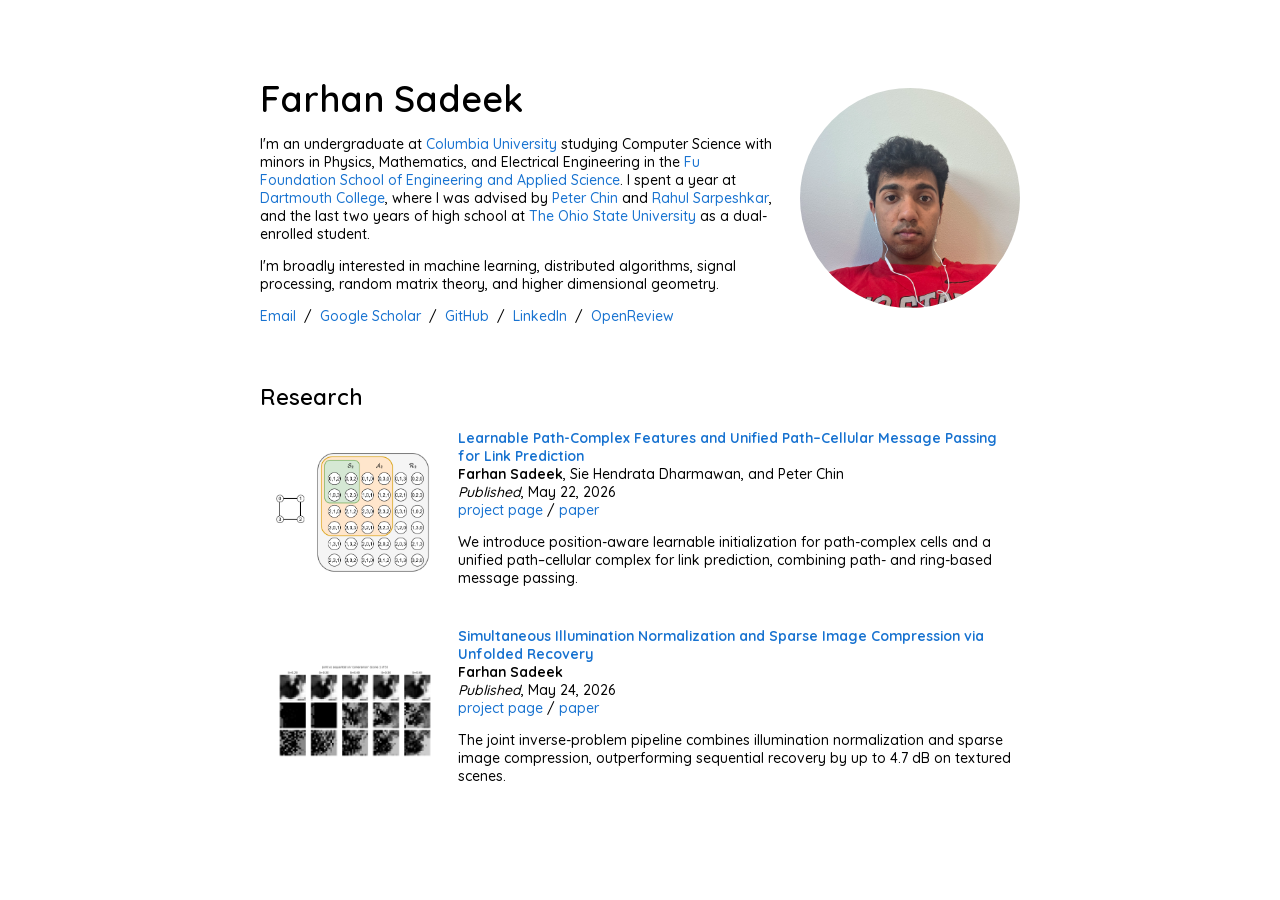
==== index.html @ ac4176c5 "updated the site" ====
<!DOCTYPE html>
<html lang="en">
  <head>
    <meta charset="UTF-8">
    <meta name="author" content="Farhan Sadeek">
    <meta name="viewport" content="width=device-width, initial-scale=1">
    <title>Farhan Sadeek</title>
    <link rel="icon" href="images/favicon.svg" type="image/svg+xml">
    <link rel="stylesheet" href="stylesheet.css">
  </head>
  <body>
    <main style="width:100%;max-width:800px;margin:auto">
      <section style="display:flex;align-items:center;gap:28px;padding:48px 2.5% 28px">
        <div style="flex:1">
          <p class="name" style="text-align:left">Farhan Sadeek</p>
          <p>
            I'm an undergraduate at <a href="https://www.columbia.edu/">Columbia University</a> studying Computer Science with minors in Physics, Mathematics, and Electrical Engineering in the <a href="https://engineering.columbia.edu/">Fu Foundation School of Engineering and Applied Science</a>. I spent a year at <a href="https://dartmouth.edu/">Dartmouth College</a>, where I was advised by <a href="https://engineering.dartmouth.edu/community/faculty/peter-chin">Peter Chin</a> and <a href="https://engineering.dartmouth.edu/community/faculty/rahul-sarpeshkar">Rahul Sarpeshkar</a>, and the last two years of high school at <a href="https://osu.edu/">The Ohio State University</a> as a dual-enrolled student.
          </p>
          <p>
            I'm broadly interested in machine learning, distributed algorithms, signal processing, random matrix theory, and higher dimensional geometry.
          </p>
          <p style="text-align:left">
            <a href="mailto:farhan@farhansadeek.com">Email</a> &nbsp;/&nbsp;
            <a href="https://scholar.google.com/citations?user=jfDvlvAAAAAJ&hl=en"><span class="desktop-label">Google Scholar</span><span class="mobile-label">Scholar</span></a> &nbsp;/&nbsp;
            <a href="https://github.com/SadeekFarhan21">GitHub</a> &nbsp;/&nbsp;
            <a href="https://www.linkedin.com/in/farhansadeek/">LinkedIn</a><span class="openreview-separator"> &nbsp;/&nbsp;</span>
            <span class="openreview-link"><a href="https://openreview.net/profile?id=~Farhan_Sadeek1">OpenReview</a></span>
          </p>
        </div>
        <img src="images/researchp-site.png" srcset="images/researchp-site.png 440w" sizes="220px" width="220" height="220" alt="Portrait of Farhan Sadeek" fetchpriority="high" decoding="async" style="width:220px;height:220px;object-fit:cover;border-radius:50%">
      </section>
      <section style="padding:16px 2.5%">
        <h2>Research</h2>
        <table style="width:100%;border:0;border-spacing:0 10px;border-collapse:separate">
          <tbody>
            <tr>
              <td style="padding:16px;width:25%;vertical-align:middle">
                <img src="images/pcn.png" alt="Research project figure" style="width:100%">
              </td>
              <td style="padding:8px;width:75%;vertical-align:middle">
                <a href="https://pcn.farhansadeek.com/" target="_blank"><span class="papertitle">Learnable Path-Complex Features and Unified Path–Cellular Message Passing for Link Prediction</span></a>
                <br>
                <strong>Farhan Sadeek</strong>, Sie Hendrata Dharmawan, and Peter Chin
                <br>
                <em>Published</em>, May 22, 2026
                <br>
                <a href="https://pcn.farhansadeek.com/">project page</a> /
                <a href="https://openreview.net/pdf?id=n9ORNG6Ay8">paper</a>
                <p>We introduce position-aware learnable initialization for path-complex cells and a unified path–cellular complex for link prediction, combining path- and ring-based message passing.</p>
              </td>
            </tr>
            <tr>
              <td style="padding:16px;width:25%;vertical-align:middle">
                <img src="images/snr.png" alt="Second research project figure" style="width:100%">
              </td>
              <td style="padding:8px;width:75%;vertical-align:middle">
                <a href="https://snr.farhansadeek.com/" target="_blank"><span class="papertitle">Simultaneous Illumination Normalization and Sparse Image Compression via Unfolded Recovery</span></a>
                <br>
                <strong>Farhan Sadeek</strong>
                <br>
                <em>Published</em>, May 24, 2026
                <br>
                <a href="https://snr.farhansadeek.com/">project page</a> /
                <a href="https://openreview.net/pdf?id=KTNxm4pCZg">paper</a>
                <p>The joint inverse-problem pipeline combines illumination normalization and sparse image compression, outperforming sequential recovery by up to 4.7 dB on textured scenes.</p>
              </td>
            </tr>
          </tbody>
        </table>
      </section>
    </main>
  </body>
</html>
---- stylesheet.css ----
@font-face {
  font-family: 'Quicksand';
  font-style: normal;
  font-weight: 300 700;
  font-display: swap;
  src: url('fonts/Quicksand-Variable.woff2') format('woff2');
}

a {
  color: #1772d0;
  text-decoration: none;
}

a:focus,
a:hover {
  color: #f09228;
  text-decoration: none;
}

body,
td,
th,
tr,
p,
a {
  font-family: 'Quicksand', system-ui, -apple-system, BlinkMacSystemFont, sans-serif;
  font-size: 14px;
  font-weight: 500;
}

strong {
  font-family: 'Quicksand', system-ui, -apple-system, BlinkMacSystemFont, sans-serif;
  font-size: 14px;
  font-weight: 650;
}

h2 {
  margin: 0;
  font-weight: 600;
  font-family: 'Quicksand', system-ui, -apple-system, BlinkMacSystemFont, sans-serif;
  font-size: 22px;
}

.papertitle {
  font-family: 'Quicksand', system-ui, -apple-system, BlinkMacSystemFont, sans-serif;
  font-size: 14px;
  font-weight: 650;
}

.name {
  padding-top: 20px;
  margin: 0;
  font-family: 'Quicksand', system-ui, -apple-system, BlinkMacSystemFont, sans-serif;
  font-size: 36px;
  font-weight: 600;
}

.mobile-label {
  display: none;
}

.one {
  width: 160px;
  height: 160px;
  position: relative;
}

.two {
  width: 160px;
  height: 160px;
  position: absolute;
  transition: opacity .2s ease-in-out;
  -moz-transition: opacity .2s ease-in-out;
  -webkit-transition: opacity .2s ease-in-out;
}

.fade {
  transition: opacity .2s ease-in-out;
  -moz-transition: opacity .2s ease-in-out;
  -webkit-transition: opacity .2s ease-in-out;
}

span.highlight {
  background-color: #ffffd0;
}

.colored-box {
    color: black;
    padding: 20px;
    display: inline-block;
    border-radius: 10px;
}

img {
  max-width: 100%;
}

@media (max-width: 640px) {
  body {
    margin: 0;
  }

  body,
  td,
  th,
  tr,
  p,
  a {
    font-size: 15px;
    font-weight: 450;
  }

  strong {
    font-size: 15px;
    font-weight: 600;
  }

  main {
    width: 100% !important;
  }

  main > section:first-child {
    flex-direction: column-reverse;
    align-items: stretch !important;
    gap: 16px !important;
    padding: 28px 20px 16px !important;
  }

  main > section:first-child > img {
    display: none;
  }

  main > section:first-child > div {
    width: 100%;
  }

  .name {
    font-size: 32px;
    font-weight: 550;
  }

  .desktop-label,
  .openreview-link,
  .openreview-separator {
    display: none;
  }

  .mobile-label {
    display: inline;
  }

  h2 {
    font-size: 23px;
    font-weight: 550;
  }

  .papertitle {
    font-size: 15px;
    font-weight: 600;
  }

  main > section:nth-child(2) {
    padding: 16px 20px !important;
  }

  main > section:nth-child(2) table,
  main > section:nth-child(2) tbody,
  main > section:nth-child(2) tr,
  main > section:nth-child(2) td {
    display: block;
    width: 100% !important;
    box-sizing: border-box;
  }

  main > section:nth-child(2) td:first-child {
    padding: 12px 0 4px !important;
  }

  main > section:nth-child(2) td:first-child img {
    display: block;
    width: 70% !important;
    margin: 0 auto;
  }

  main > section:nth-child(2) td:last-child {
    padding: 8px 0 20px !important;
  }
}
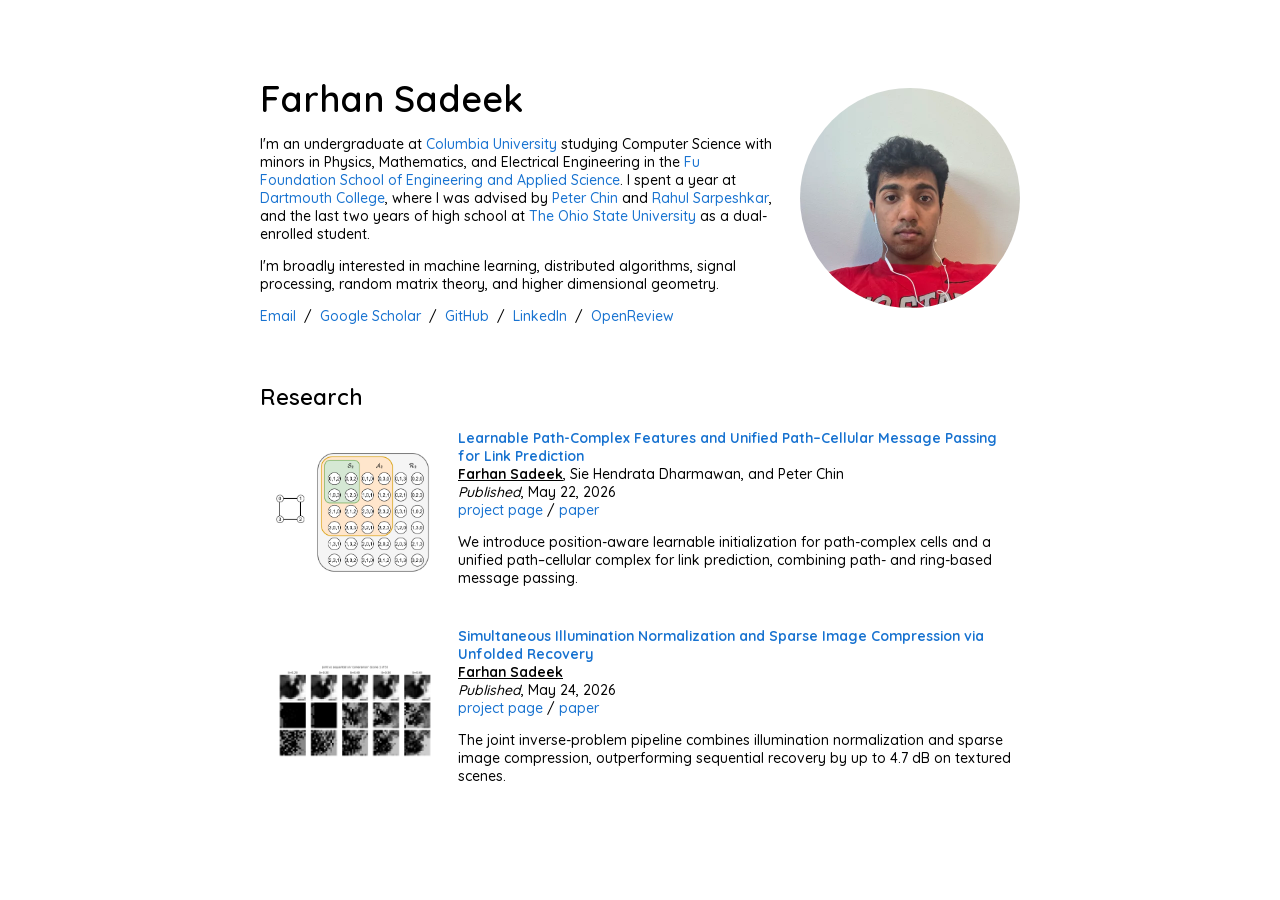
==== commit 4227c8d6: "making the site faster" ====
--- a/index.html
+++ b/index.html
@@ -27,7 +27,7 @@
             <span class="openreview-link"><a href="https://openreview.net/profile?id=~Farhan_Sadeek1">OpenReview</a></span>
           </p>
         </div>
-        <img src="images/researchp-site.png" srcset="images/researchp-site.png 440w" sizes="220px" width="220" height="220" alt="Portrait of Farhan Sadeek" fetchpriority="high" decoding="async" style="width:220px;height:220px;object-fit:cover;border-radius:50%">
+        <img src="images/researchp-site-440.webp" srcset="images/researchp-site-440.webp 440w" sizes="220px" width="220" height="220" alt="Portrait of Farhan Sadeek" fetchpriority="high" decoding="async" style="width:220px;height:220px;object-fit:cover;border-radius:50%">
       </section>
       <section style="padding:16px 2.5%">
         <h2>Research</h2>
@@ -40,7 +40,7 @@
               <td style="padding:8px;width:75%;vertical-align:middle">
                 <a href="https://pcn.farhansadeek.com/" target="_blank"><span class="papertitle">Learnable Path-Complex Features and Unified Path–Cellular Message Passing for Link Prediction</span></a>
                 <br>
-                <strong>Farhan Sadeek</strong>, Sie Hendrata Dharmawan, and Peter Chin
+                <strong><u>Farhan Sadeek</u></strong>, Sie Hendrata Dharmawan, and Peter Chin
                 <br>
                 <em>Published</em>, May 22, 2026
                 <br>
@@ -56,7 +56,7 @@
               <td style="padding:8px;width:75%;vertical-align:middle">
                 <a href="https://snr.farhansadeek.com/" target="_blank"><span class="papertitle">Simultaneous Illumination Normalization and Sparse Image Compression via Unfolded Recovery</span></a>
                 <br>
-                <strong>Farhan Sadeek</strong>
+                <u><strong>Farhan Sadeek</strong></u>
                 <br>
                 <em>Published</em>, May 24, 2026
                 <br>
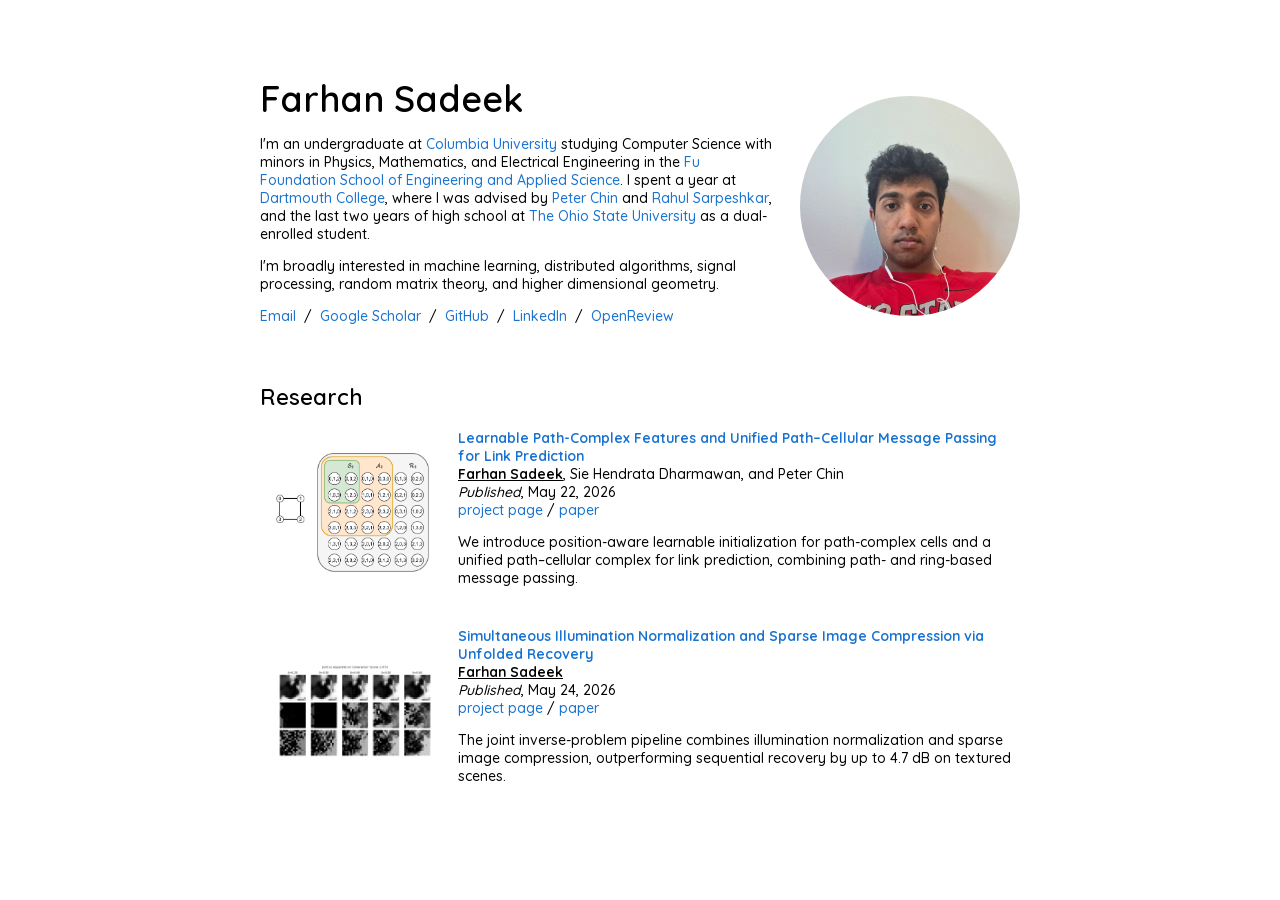
==== commit 6259d2fe: "making the site faster" ====
--- a/index.html
+++ b/index.html
@@ -27,7 +27,7 @@
             <span class="openreview-link"><a href="https://openreview.net/profile?id=~Farhan_Sadeek1">OpenReview</a></span>
           </p>
         </div>
-        <img src="images/researchp-site-440.webp" srcset="images/researchp-site-440.webp 440w" sizes="220px" width="220" height="220" alt="Portrait of Farhan Sadeek" fetchpriority="high" decoding="async" style="width:220px;height:220px;object-fit:cover;border-radius:50%">
+        <img src="images/researchp-site-440.webp" srcset="images/researchp-site-440.webp 440w" sizes="220px" width="220" height="220" alt="Portrait of Farhan Sadeek" fetchpriority="high" decoding="async" style="width:220px;height:220px;object-fit:cover;border-radius:50%;transform:translateY(8px)">
       </section>
       <section style="padding:16px 2.5%">
         <h2>Research</h2>
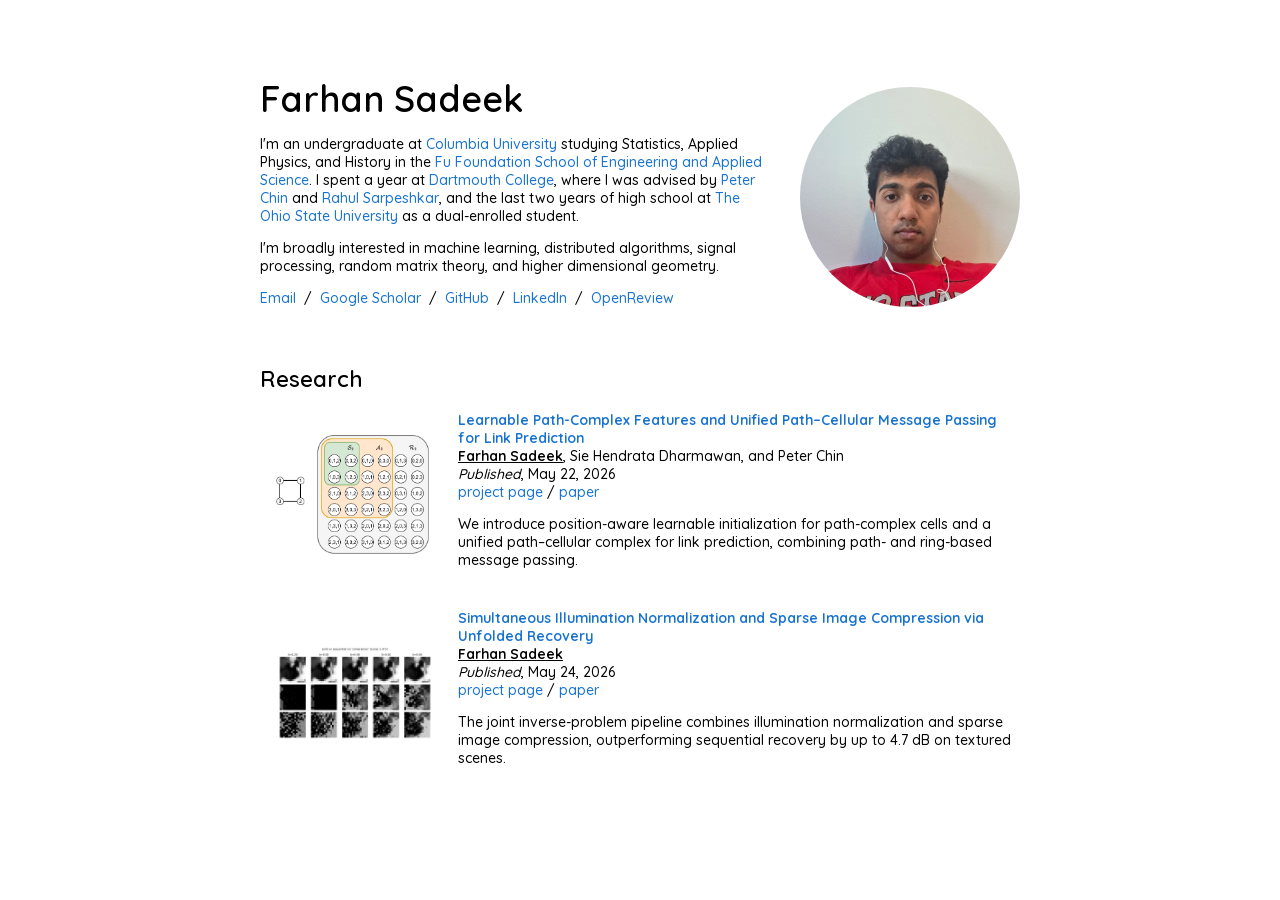
==== commit f3ef71d7: "commit" ====
--- a/index.html
+++ b/index.html
@@ -14,7 +14,7 @@
         <div style="flex:1">
           <p class="name" style="text-align:left">Farhan Sadeek</p>
           <p>
-            I'm an undergraduate at <a href="https://www.columbia.edu/">Columbia University</a> studying Computer Science with minors in Physics, Mathematics, and Electrical Engineering in the <a href="https://engineering.columbia.edu/">Fu Foundation School of Engineering and Applied Science</a>. I spent a year at <a href="https://dartmouth.edu/">Dartmouth College</a>, where I was advised by <a href="https://engineering.dartmouth.edu/community/faculty/peter-chin">Peter Chin</a> and <a href="https://engineering.dartmouth.edu/community/faculty/rahul-sarpeshkar">Rahul Sarpeshkar</a>, and the last two years of high school at <a href="https://osu.edu/">The Ohio State University</a> as a dual-enrolled student.
+            I'm an undergraduate at <a href="https://www.columbia.edu/">Columbia University</a> studying Statistics, Applied Physics, and History in the <a href="https://engineering.columbia.edu/">Fu Foundation School of Engineering and Applied Science</a>. I spent a year at <a href="https://dartmouth.edu/">Dartmouth College</a>, where I was advised by <a href="https://engineering.dartmouth.edu/community/faculty/peter-chin">Peter Chin</a> and <a href="https://engineering.dartmouth.edu/community/faculty/rahul-sarpeshkar">Rahul Sarpeshkar</a>, and the last two years of high school at <a href="https://osu.edu/">The Ohio State University</a> as a dual-enrolled student.
           </p>
           <p>
             I'm broadly interested in machine learning, distributed algorithms, signal processing, random matrix theory, and higher dimensional geometry.
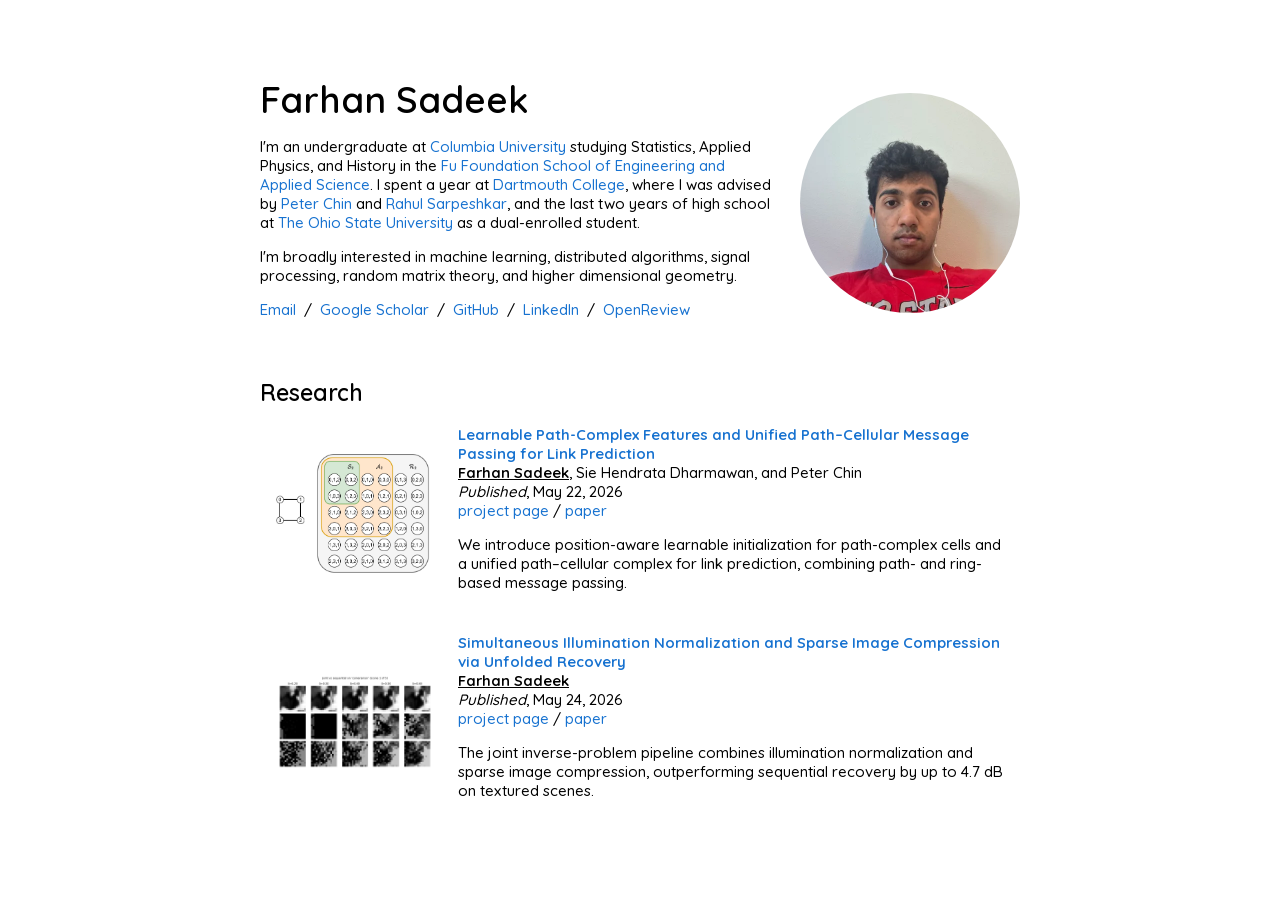
==== commit 91ded435: "Install Vercel Web Analytics Implemented Vercel Web Analytics for Static HTML Site  SUMMARY: Success" ====
--- a/index.html
+++ b/index.html
@@ -7,6 +7,11 @@
     <title>Farhan Sadeek</title>
     <link rel="icon" href="images/favicon.svg" type="image/svg+xml">
     <link rel="stylesheet" href="stylesheet.css">
+    <!-- Vercel Web Analytics -->
+    <script>
+      window.va = window.va || function () { (window.vaq = window.vaq || []).push(arguments); };
+    </script>
+    <script defer src="/_vercel/insights/script.js"></script>
   </head>
   <body>
     <main style="width:100%;max-width:800px;margin:auto">
--- a/stylesheet.css
+++ b/stylesheet.css
@@ -24,13 +24,13 @@
 p,
 a {
   font-family: 'Quicksand', system-ui, -apple-system, BlinkMacSystemFont, sans-serif;
-  font-size: 14px;
+  font-size: 15px;
   font-weight: 500;
 }
 
 strong {
   font-family: 'Quicksand', system-ui, -apple-system, BlinkMacSystemFont, sans-serif;
-  font-size: 14px;
+  font-size: 15px;
   font-weight: 650;
 }
 
@@ -38,12 +38,12 @@
   margin: 0;
   font-weight: 600;
   font-family: 'Quicksand', system-ui, -apple-system, BlinkMacSystemFont, sans-serif;
-  font-size: 22px;
+  font-size: 23px;
 }
 
 .papertitle {
   font-family: 'Quicksand', system-ui, -apple-system, BlinkMacSystemFont, sans-serif;
-  font-size: 14px;
+  font-size: 15px;
   font-weight: 650;
 }
 
@@ -51,7 +51,7 @@
   padding-top: 20px;
   margin: 0;
   font-family: 'Quicksand', system-ui, -apple-system, BlinkMacSystemFont, sans-serif;
-  font-size: 36px;
+  font-size: 37px;
   font-weight: 600;
 }
 
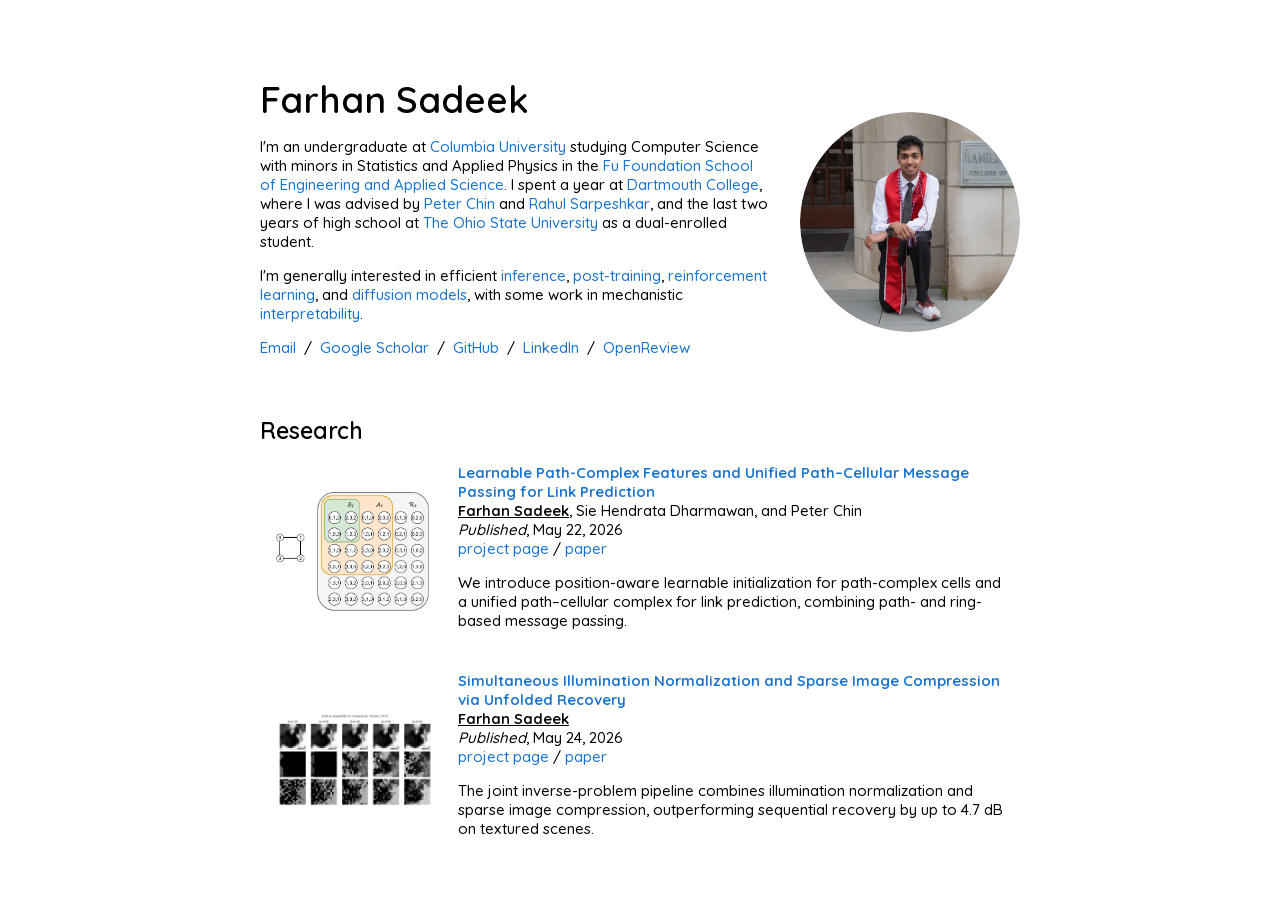
==== commit 138e6494: "Update academic profile and research interests" ====
--- a/index.html
+++ b/index.html
@@ -12,6 +12,11 @@
       window.va = window.va || function () { (window.vaq = window.vaq || []).push(arguments); };
     </script>
     <script defer src="/_vercel/insights/script.js"></script>
+    <!-- Vercel Speed Insights -->
+    <script>
+      window.si = window.si || function () { (window.siq = window.siq || []).push(arguments); };
+    </script>
+    <script defer src="/_vercel/speed-insights/script.js"></script>
   </head>
   <body>
     <main style="width:100%;max-width:800px;margin:auto">
@@ -19,10 +24,10 @@
         <div style="flex:1">
           <p class="name" style="text-align:left">Farhan Sadeek</p>
           <p>
-            I'm an undergraduate at <a href="https://www.columbia.edu/">Columbia University</a> studying Statistics, Applied Physics, and History in the <a href="https://engineering.columbia.edu/">Fu Foundation School of Engineering and Applied Science</a>. I spent a year at <a href="https://dartmouth.edu/">Dartmouth College</a>, where I was advised by <a href="https://engineering.dartmouth.edu/community/faculty/peter-chin">Peter Chin</a> and <a href="https://engineering.dartmouth.edu/community/faculty/rahul-sarpeshkar">Rahul Sarpeshkar</a>, and the last two years of high school at <a href="https://osu.edu/">The Ohio State University</a> as a dual-enrolled student.
+            I'm an undergraduate at <a href="https://www.columbia.edu/">Columbia University</a> studying Computer Science with minors in Statistics and Applied Physics in the <a href="https://engineering.columbia.edu/">Fu Foundation School of Engineering and Applied Science</a>. I spent a year at <a href="https://dartmouth.edu/">Dartmouth College</a>, where I was advised by <a href="https://engineering.dartmouth.edu/community/faculty/peter-chin">Peter Chin</a> and <a href="https://engineering.dartmouth.edu/community/faculty/rahul-sarpeshkar">Rahul Sarpeshkar</a>, and the last two years of high school at <a href="https://osu.edu/">The Ohio State University</a> as a dual-enrolled student.
           </p>
           <p>
-            I'm broadly interested in machine learning, distributed algorithms, signal processing, random matrix theory, and higher dimensional geometry.
+            I'm generally interested in efficient <a href="https://mlsysbook.ai/">inference</a>, <a href="https://rlhfbook.com">post-training</a>, <a href="http://incompleteideas.net/book/the-book-2nd.html">reinforcement learning</a>, and <a href="https://en.wikipedia.org/wiki/Diffusion_model">diffusion models</a>, with some work in mechanistic <a href="https://learnmechinterp.com">interpretability</a>.
           </p>
           <p style="text-align:left">
             <a href="mailto:farhan@farhansadeek.com">Email</a> &nbsp;/&nbsp;
